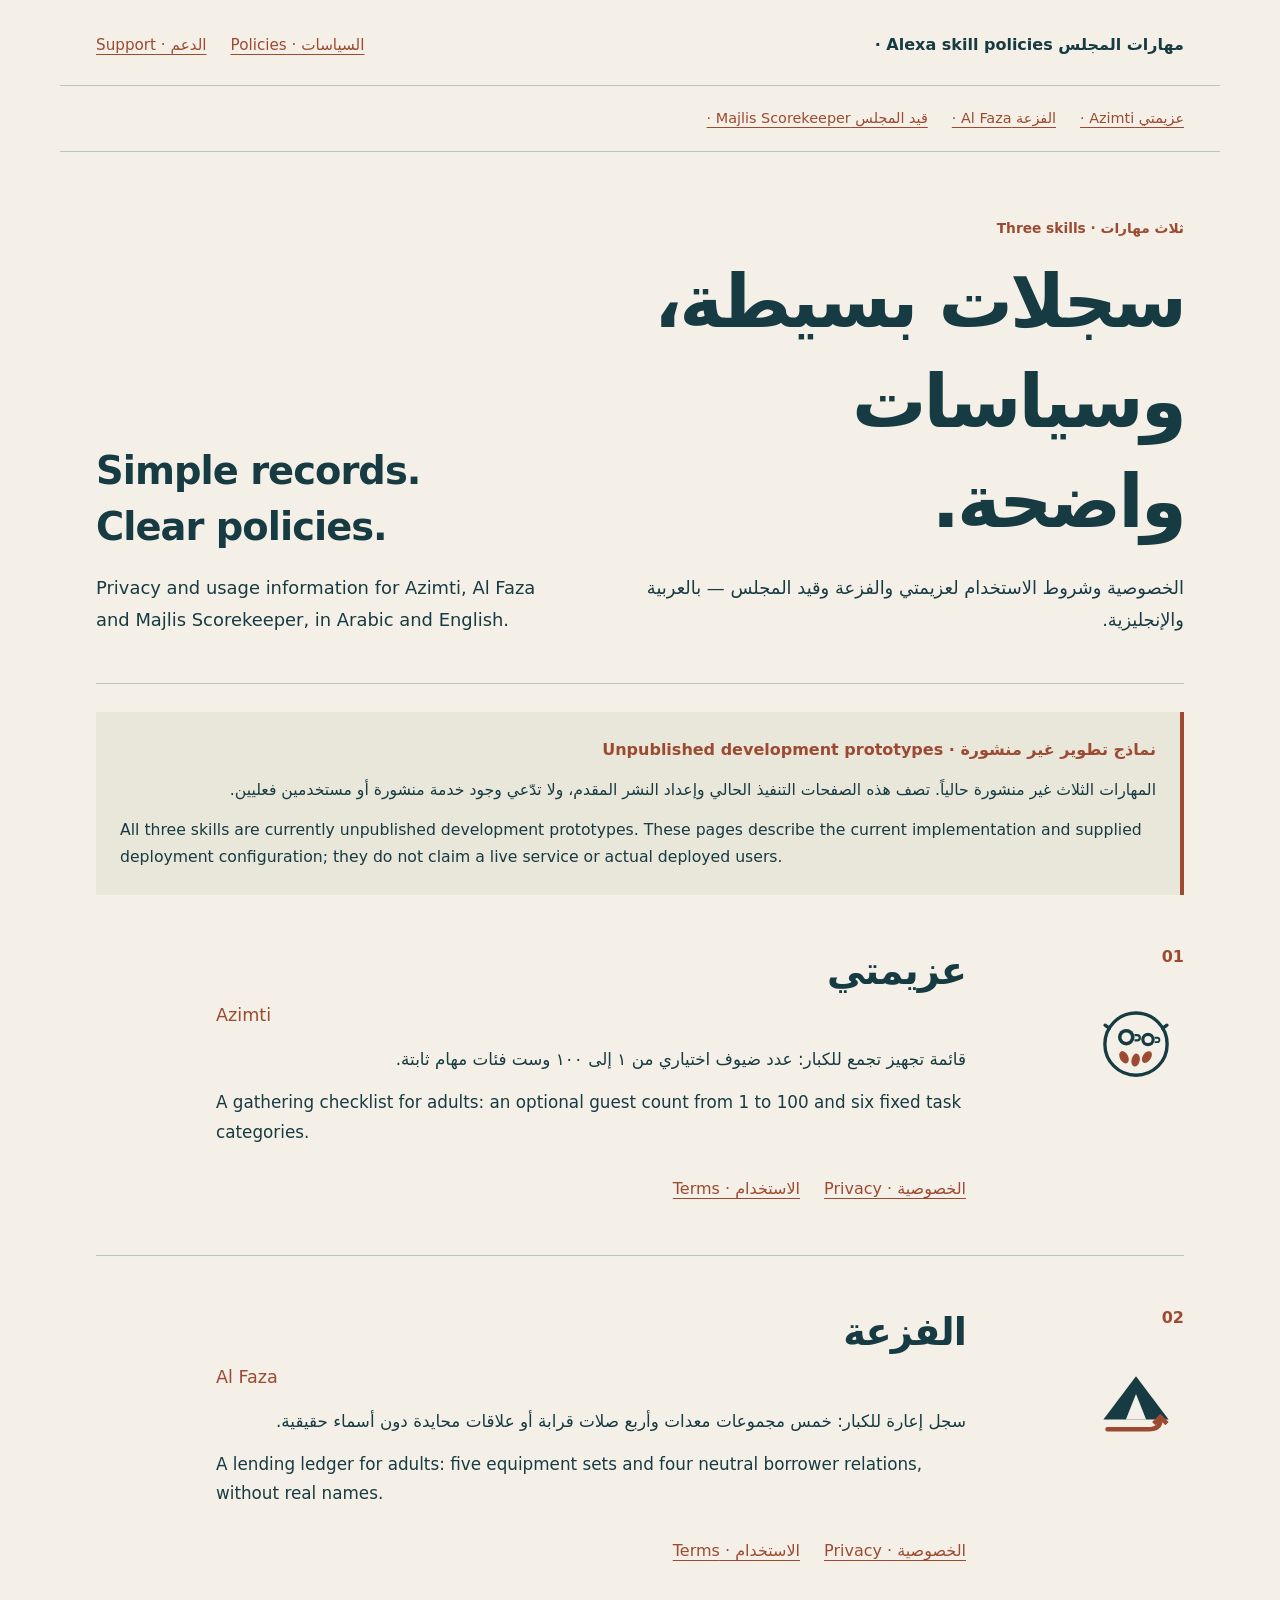
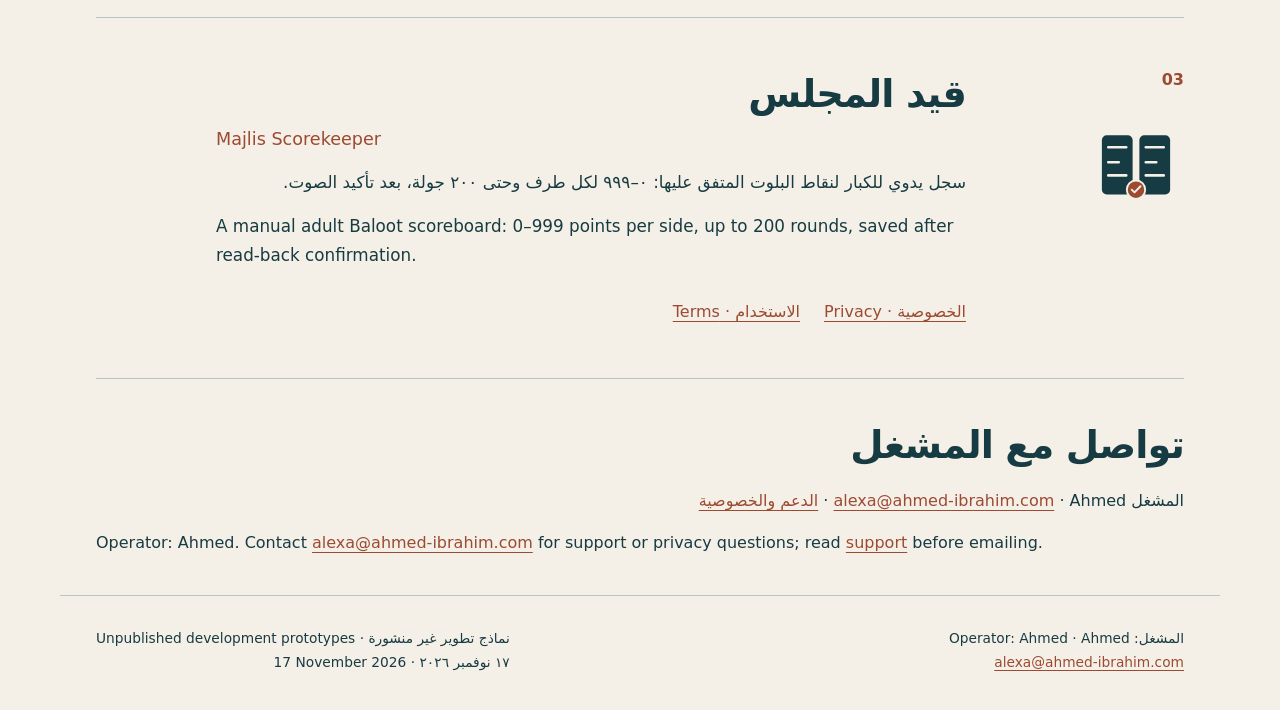
==== docs/index.html @ 2b753047 "Publish bilingual Alexa privacy, usage and support pages" ====
<!doctype html>
<html lang="ar" dir="rtl">
<head>
  <meta charset="utf-8">
  <meta name="viewport" content="width=device-width, initial-scale=1">
  <meta name="description" content="Arabic and English privacy policies and usage terms for three unpublished Alexa development prototypes operated by Ahmed.">
  <title>سياسات مهارات أليكسا · Alexa skill policies</title>
  <link rel="icon" href="assets/azimti.svg" type="image/svg+xml">
  <link rel="stylesheet" href="assets/site.css">
</head>
<body>
<a class="skip" href="#main">تجاوز إلى المحتوى · Skip to content</a>
<header>
  <a class="brand" href="index.html">مهارات المجلس <span lang="en" dir="ltr">· Alexa skill policies</span></a>
  <nav aria-label="التنقل الرئيسي · Main navigation"><a href="index.html">السياسات · Policies</a><a href="support.html">الدعم · Support</a></nav>
</header>
<nav class="skill-nav" aria-label="المهارات الثلاث · All three skills"><a href="index.html#azimti">عزيمتي <span lang="en" dir="ltr">· Azimti</span></a><a href="index.html#al-faza">الفزعة <span lang="en" dir="ltr">· Al Faza</span></a><a href="index.html#baloot">قيد المجلس <span lang="en" dir="ltr">· Majlis Scorekeeper</span></a></nav>
<main id="main">
<section class="hero" aria-labelledby="welcome">
  <div><p class="status">ثلاث مهارات · Three skills</p><h1 id="welcome">سجلات بسيطة،<br>وسياسات واضحة.</h1><p class="lead">الخصوصية وشروط الاستخدام لعزيمتي والفزعة وقيد المجلس — بالعربية والإنجليزية.</p></div>
  <div class="english" lang="en" dir="ltr"><h2>Simple records.<br>Clear policies.</h2><p>Privacy and usage information for Azimti, Al Faza and Majlis Scorekeeper, in Arabic and English.</p></div>
</section>
<aside class="notice" aria-label="حالة التطوير · Development status">
  <strong>نماذج تطوير غير منشورة · <span lang="en" dir="ltr">Unpublished development prototypes</span></strong>
  <p>المهارات الثلاث غير منشورة حالياً. تصف هذه الصفحات التنفيذ الحالي وإعداد النشر المقدم، ولا تدّعي وجود خدمة منشورة أو مستخدمين فعليين.</p>
  <p lang="en" dir="ltr">All three skills are currently unpublished development prototypes. These pages describe the current implementation and supplied deployment configuration; they do not claim a live service or actual deployed users.</p>
</aside>
<section class="skill" id="azimti" aria-labelledby="azimti-title">
  <div class="skill-mark"><span class="folio" aria-hidden="true">01</span><img src="assets/azimti.svg" alt="" width="96" height="96"></div>
  <div class="skill-copy"><h2 id="azimti-title">عزيمتي</h2><p class="sub" lang="en" dir="ltr">Azimti</p><p>قائمة تجهيز تجمع للكبار: عدد ضيوف اختياري من ١ إلى ١٠٠ وست فئات مهام ثابتة.</p><p lang="en" dir="ltr">A gathering checklist for adults: an optional guest count from 1 to 100 and six fixed task categories.</p><div class="links"><a href="azimti/privacy.html">الخصوصية · Privacy</a><a href="azimti/terms.html">الاستخدام · Terms</a></div></div>
</section><section class="skill" id="al-faza" aria-labelledby="al-faza-title">
  <div class="skill-mark"><span class="folio" aria-hidden="true">02</span><img src="assets/al-faza.svg" alt="" width="96" height="96"></div>
  <div class="skill-copy"><h2 id="al-faza-title">الفزعة</h2><p class="sub" lang="en" dir="ltr">Al Faza</p><p>سجل إعارة للكبار: خمس مجموعات معدات وأربع صلات قرابة أو علاقات محايدة دون أسماء حقيقية.</p><p lang="en" dir="ltr">A lending ledger for adults: five equipment sets and four neutral borrower relations, without real names.</p><div class="links"><a href="al-faza/privacy.html">الخصوصية · Privacy</a><a href="al-faza/terms.html">الاستخدام · Terms</a></div></div>
</section><section class="skill" id="baloot" aria-labelledby="baloot-title">
  <div class="skill-mark"><span class="folio" aria-hidden="true">03</span><img src="assets/baloot.svg" alt="" width="96" height="96"></div>
  <div class="skill-copy"><h2 id="baloot-title">قيد المجلس</h2><p class="sub" lang="en" dir="ltr">Majlis Scorekeeper</p><p>سجل يدوي للكبار لنقاط البلوت المتفق عليها: ٠–٩٩٩ لكل طرف وحتى ٢٠٠ جولة، بعد تأكيد الصوت.</p><p lang="en" dir="ltr">A manual adult Baloot scoreboard: 0–999 points per side, up to 200 rounds, saved after read-back confirmation.</p><div class="links"><a href="baloot/privacy.html">الخصوصية · Privacy</a><a href="baloot/terms.html">الاستخدام · Terms</a></div></div>
</section>
<section class="closing"><h2>تواصل مع المشغل</h2><p>المشغل <span lang="en" dir="ltr">Ahmed</span> · <a lang="en" dir="ltr" href="mailto:alexa@ahmed-ibrahim.com">alexa@ahmed-ibrahim.com</a> · <a href="support.html">الدعم والخصوصية</a></p><p lang="en" dir="ltr">Operator: Ahmed. Contact <a href="mailto:alexa@ahmed-ibrahim.com">alexa@ahmed-ibrahim.com</a> for support or privacy questions; read <a href="support.html">support</a> before emailing.</p></section>

</main>
<footer>
  <div>المشغل: <span lang="en" dir="ltr">Ahmed</span> · <span lang="en" dir="ltr">Operator: Ahmed</span><br><a lang="en" dir="ltr" href="mailto:alexa@ahmed-ibrahim.com">alexa@ahmed-ibrahim.com</a></div>
  <div>نماذج تطوير غير منشورة · <span lang="en" dir="ltr">Unpublished development prototypes</span><br>١٧ نوفمبر ٢٠٢٦ · <span lang="en" dir="ltr">17 November 2026</span></div>
</footer>
</body>
</html>
---- docs/assets/site.css ----
/* Local paper, ink and terracotta palette; no downloaded fonts or assets. */
:root{--paper:#F5F0E7;--ink:#173B42;--clay:#9C4A31;--line:#b8c4bf;--wash:#e9e6da}
*{box-sizing:border-box}
html{scroll-behavior:smooth;scroll-padding-top:24px}
body{margin:0;background:var(--paper);color:var(--ink);font-family:system-ui,-apple-system,BlinkMacSystemFont,"Segoe UI",sans-serif;line-height:1.75;overflow-wrap:anywhere}
a{color:var(--clay);text-underline-offset:.25em}
a:hover{text-decoration-thickness:2px}
a:focus-visible{outline:3px solid var(--clay);outline-offset:5px}
.skip{position:absolute;inset-inline-start:1rem;top:-6rem;background:var(--paper);padding:.7rem;z-index:2}
.skip:focus{top:1rem}
header,main,footer,.skill-nav{max-width:1160px;margin:auto;padding-inline:36px}
header{padding-top:28px;padding-bottom:22px;display:flex;gap:24px;align-items:center;justify-content:space-between;border-bottom:1px solid var(--line)}
header nav,.skill-nav,.links,.contents{display:flex;gap:14px 24px;flex-wrap:wrap}
header nav{font-size:.95rem}
a.brand{font-weight:750;color:var(--ink);text-decoration:none}
.skill-nav{padding-block:16px;border-bottom:1px solid var(--line);font-size:.9rem}
h1,h2,h3,p{margin:0}
h1{font-size:clamp(2.4rem,5.8vw,4.9rem);line-height:1.35;letter-spacing:-.04em;font-weight:750}
h2{font-size:clamp(1.6rem,3vw,2.5rem);line-height:1.45;letter-spacing:-.025em}
h3{font-size:1.25rem}
p+p{margin-top:12px}
.status{color:var(--clay);font-size:.86rem;font-weight:750;margin-bottom:12px}
.hero{padding:64px 0 48px;border-bottom:1px solid var(--line);display:grid;grid-template-columns:1.2fr 1fr;gap:52px;align-items:end}
.hero .lead{margin-top:20px;font-size:1.12rem;max-width:33em}
.hero .english p{margin-top:18px;font-size:1.12rem;max-width:30em}
.notice{background:var(--wash);border-inline-start:4px solid var(--clay);padding:24px;margin-top:28px}
.notice strong{color:var(--clay)}
.notice p{margin-top:12px;font-size:.98rem}
.skill{padding:48px 0;border-bottom:1px solid var(--line);display:grid;grid-template-columns:170px 1fr;gap:48px}
.skill-mark{display:flex;flex-direction:column;gap:24px;align-items:flex-start}
.skill-mark img{width:96px;height:96px}
.folio{font-size:1rem;color:var(--clay);font-weight:700;direction:ltr}
.skill-copy{max-width:750px}
.skill p{margin-top:14px;font-size:1.05rem}
.skill .sub{color:var(--clay);margin-top:2px;font-size:1.1rem}
.links{margin-top:24px}
.links a,.contents a,.skill-nav a,header nav a{padding-block:4px}
.closing{padding:38px 0}
.closing p{margin-top:14px}
.policy{max-width:860px;margin:auto;padding:48px 0}
.policy h1{font-size:clamp(2rem,4vw,3.5rem)}
.policy p{margin-top:14px}
.policy .notice p{margin-top:12px}
.policy section{padding:30px 0;border-bottom:1px solid var(--line)}
.policy .english{margin-top:20px;padding-top:20px;border-top:1px dashed var(--line)}
.contents{margin-top:24px;padding-block:14px;border-block:1px solid var(--line);font-size:.95rem}
.operator{font-size:.95rem}
footer{border-top:1px solid var(--line);padding-block:30px 36px;display:flex;justify-content:space-between;gap:32px;font-size:.86rem}
@media(max-width:760px){header,main,footer,.skill-nav{padding-inline:22px}header{align-items:flex-start;gap:18px;flex-direction:column}header nav,.skill-nav{gap:10px 18px}.hero{grid-template-columns:1fr;gap:28px;padding:40px 0}.skill{grid-template-columns:90px 1fr;gap:22px;padding:36px 0}.skill-mark img{width:70px;height:70px}.notice{padding:20px}.policy{padding:36px 0}footer{flex-direction:column;gap:14px}h1{letter-spacing:-.025em}}
@media(max-width:420px){.skill{grid-template-columns:1fr;gap:16px}.skill-mark{flex-direction:row;align-items:center;gap:18px}.skill-mark img{width:56px;height:56px}}
@media(prefers-reduced-motion:reduce){html{scroll-behavior:auto}}
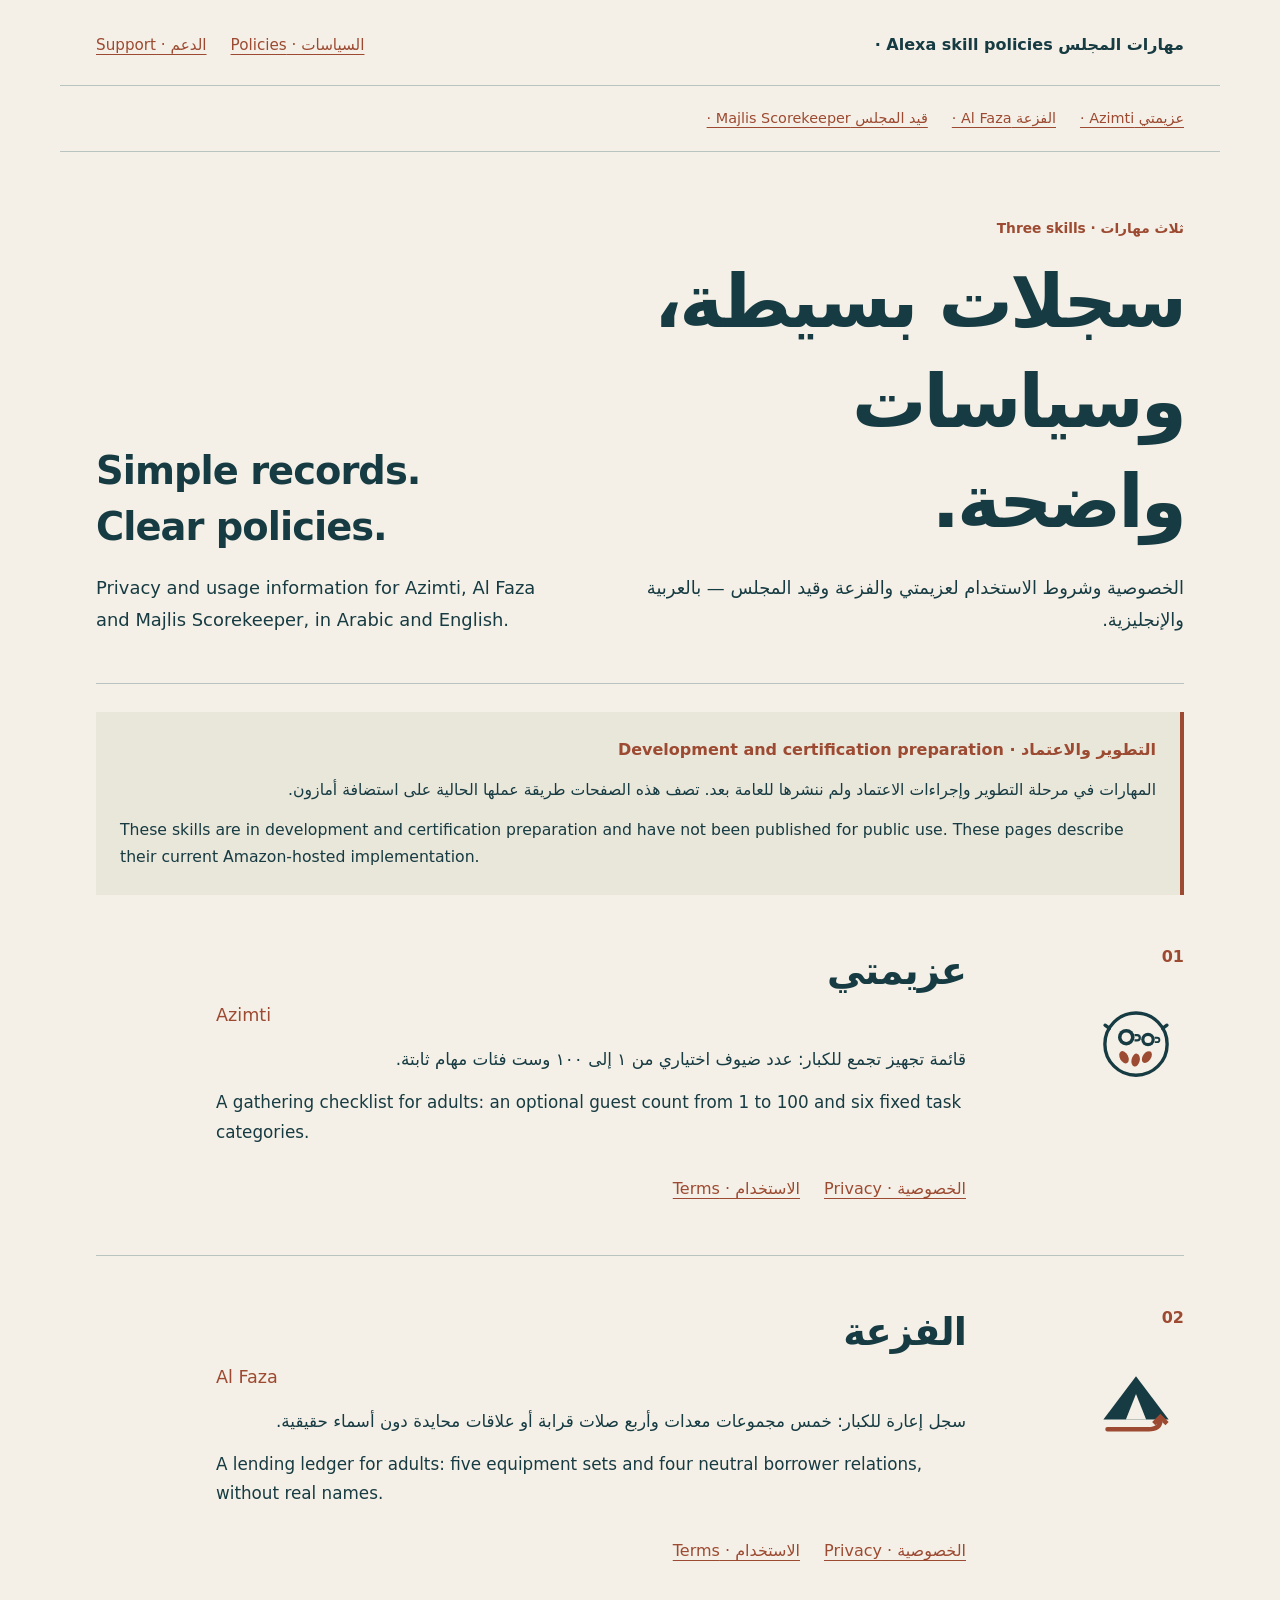
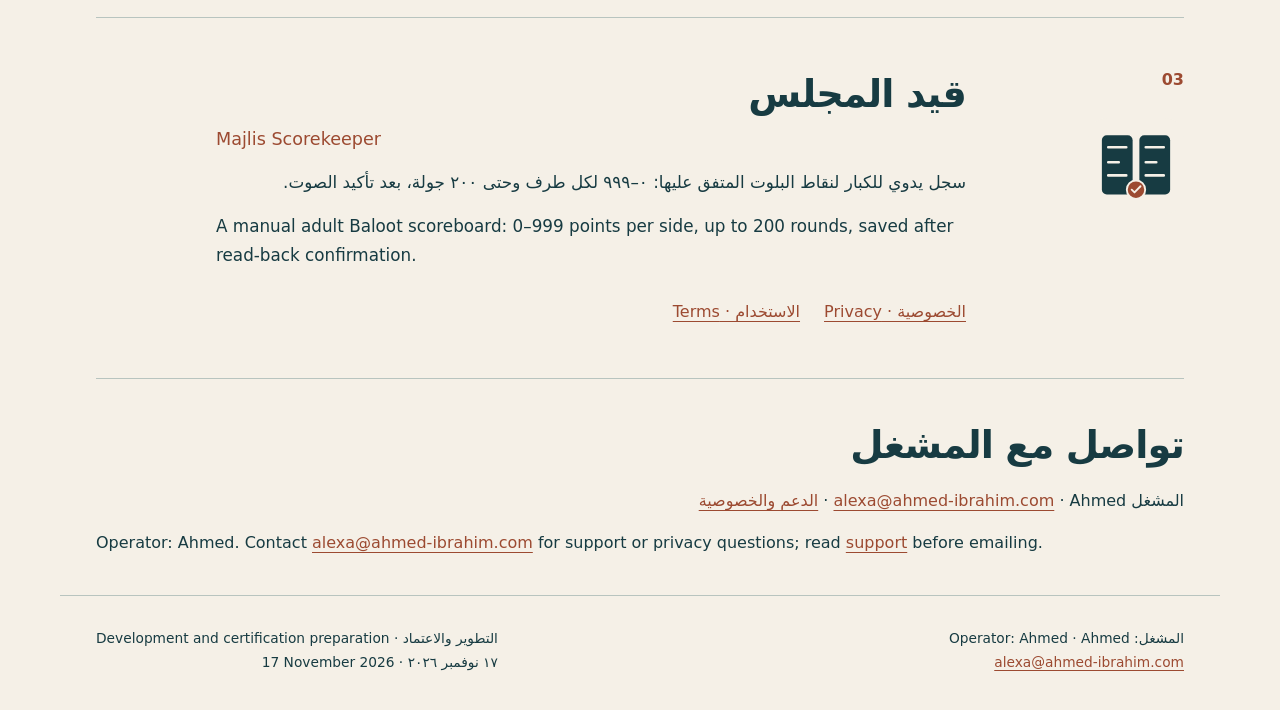
==== commit fd526131: "Align policies with actual Alexa-hosted retention" ====
--- a/docs/index.html
+++ b/docs/index.html
@@ -3,7 +3,7 @@
 <head>
   <meta charset="utf-8">
   <meta name="viewport" content="width=device-width, initial-scale=1">
-  <meta name="description" content="Arabic and English privacy policies and usage terms for three unpublished Alexa development prototypes operated by Ahmed.">
+  <meta name="description" content="Arabic and English privacy policies and usage terms for three Alexa skills in development and certification preparation operated by Ahmed.">
   <title>سياسات مهارات أليكسا · Alexa skill policies</title>
   <link rel="icon" href="assets/azimti.svg" type="image/svg+xml">
   <link rel="stylesheet" href="assets/site.css">
@@ -21,9 +21,9 @@
   <div class="english" lang="en" dir="ltr"><h2>Simple records.<br>Clear policies.</h2><p>Privacy and usage information for Azimti, Al Faza and Majlis Scorekeeper, in Arabic and English.</p></div>
 </section>
 <aside class="notice" aria-label="حالة التطوير · Development status">
-  <strong>نماذج تطوير غير منشورة · <span lang="en" dir="ltr">Unpublished development prototypes</span></strong>
-  <p>المهارات الثلاث غير منشورة حالياً. تصف هذه الصفحات التنفيذ الحالي وإعداد النشر المقدم، ولا تدّعي وجود خدمة منشورة أو مستخدمين فعليين.</p>
-  <p lang="en" dir="ltr">All three skills are currently unpublished development prototypes. These pages describe the current implementation and supplied deployment configuration; they do not claim a live service or actual deployed users.</p>
+  <strong>التطوير والاعتماد · <span lang="en" dir="ltr">Development and certification preparation</span></strong>
+  <p>المهارات في مرحلة التطوير وإجراءات الاعتماد ولم ننشرها للعامة بعد. تصف هذه الصفحات طريقة عملها الحالية على استضافة أمازون.</p>
+  <p lang="en" dir="ltr">These skills are in development and certification preparation and have not been published for public use. These pages describe their current Amazon-hosted implementation.</p>
 </aside>
 <section class="skill" id="azimti" aria-labelledby="azimti-title">
   <div class="skill-mark"><span class="folio" aria-hidden="true">01</span><img src="assets/azimti.svg" alt="" width="96" height="96"></div>
@@ -40,7 +40,7 @@
 </main>
 <footer>
   <div>المشغل: <span lang="en" dir="ltr">Ahmed</span> · <span lang="en" dir="ltr">Operator: Ahmed</span><br><a lang="en" dir="ltr" href="mailto:alexa@ahmed-ibrahim.com">alexa@ahmed-ibrahim.com</a></div>
-  <div>نماذج تطوير غير منشورة · <span lang="en" dir="ltr">Unpublished development prototypes</span><br>١٧ نوفمبر ٢٠٢٦ · <span lang="en" dir="ltr">17 November 2026</span></div>
+  <div>التطوير والاعتماد · <span lang="en" dir="ltr">Development and certification preparation</span><br>١٧ نوفمبر ٢٠٢٦ · <span lang="en" dir="ltr">17 November 2026</span></div>
 </footer>
 </body>
 </html>
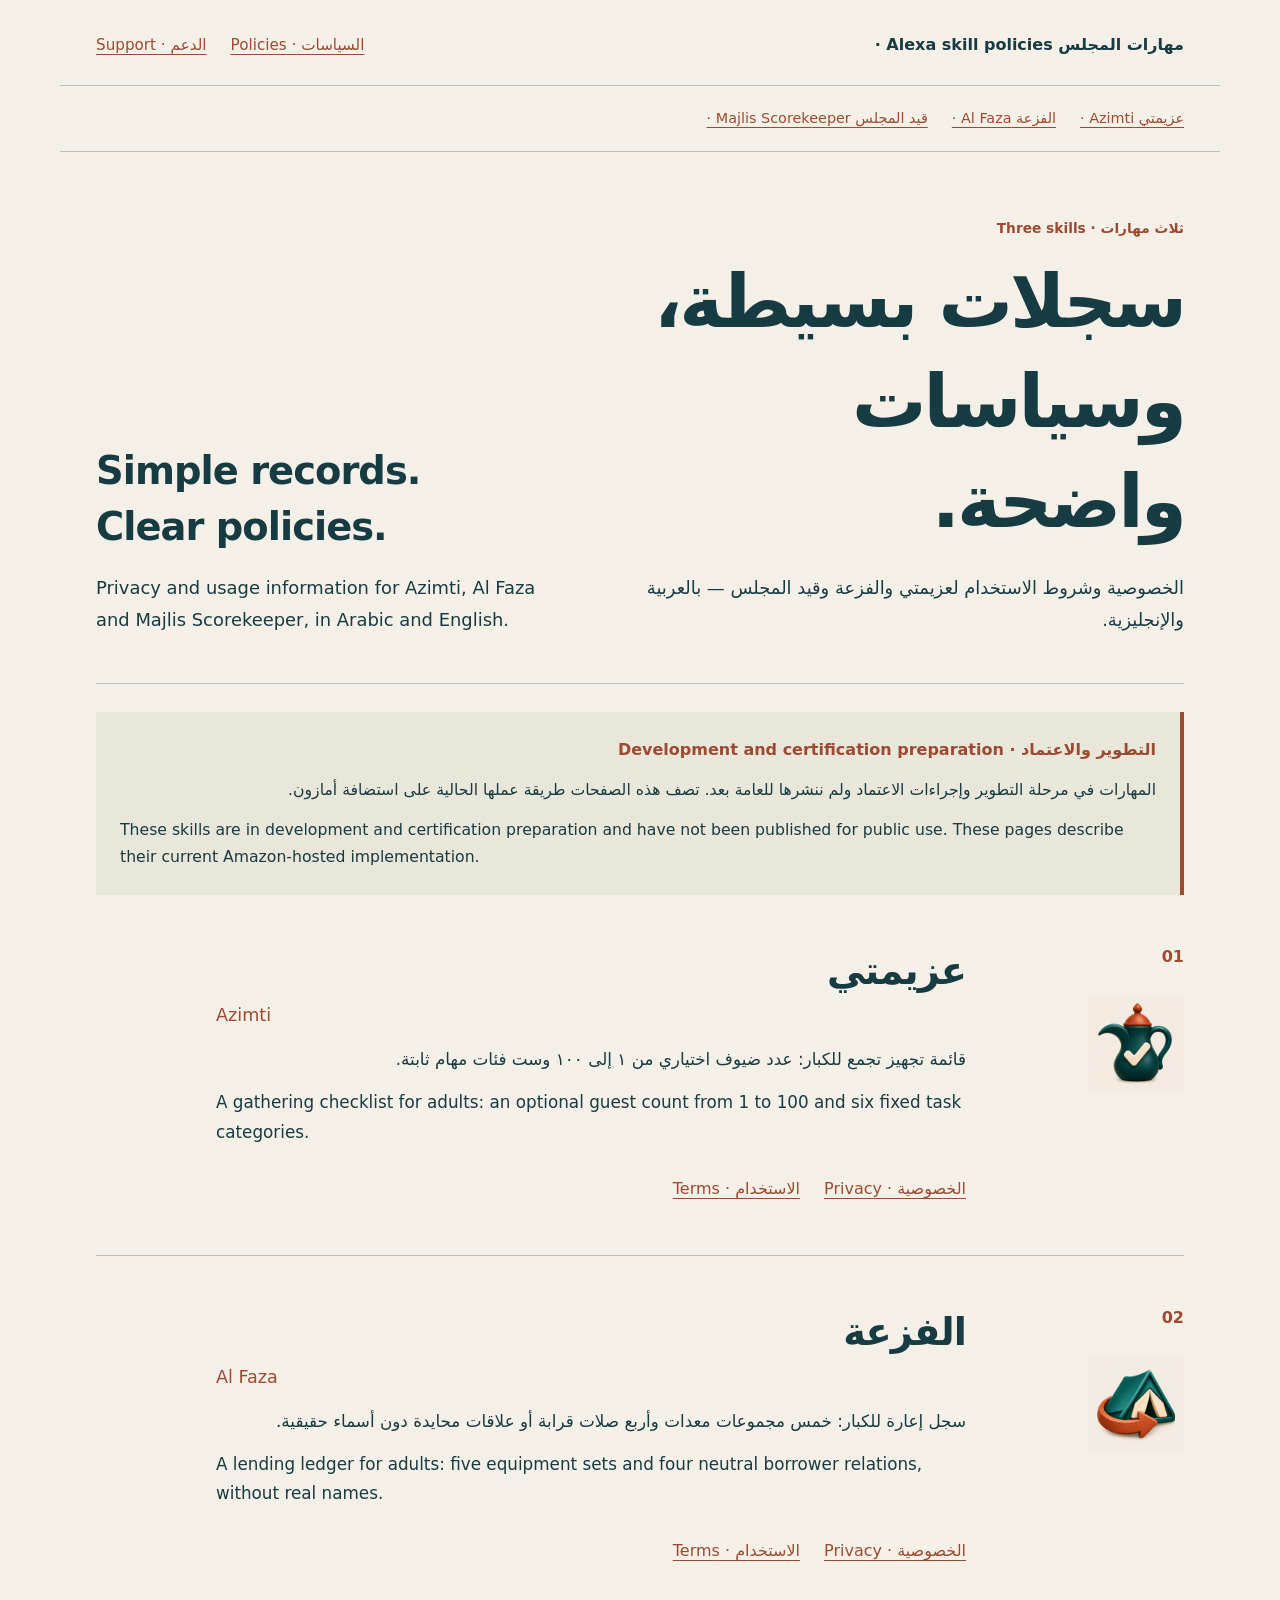
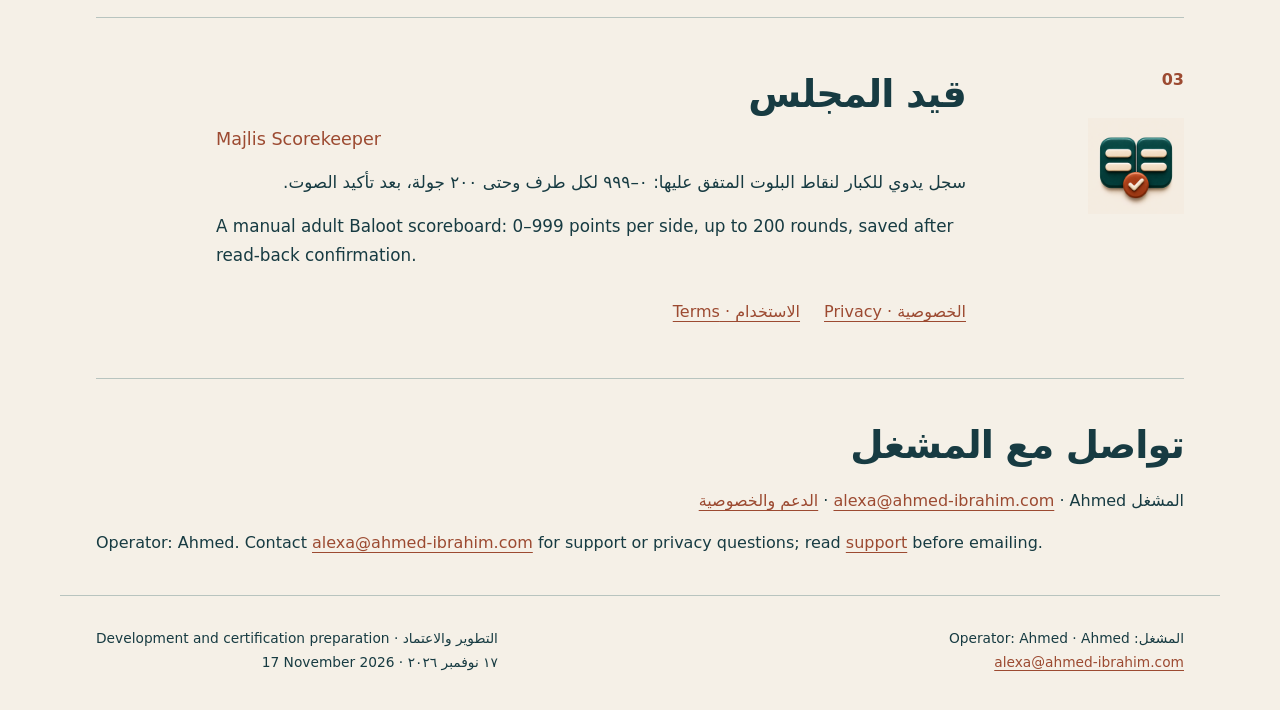
==== commit c115f290: "Update public skill logos and favicons to selected 3D app icons" ====
--- a/docs/index.html
+++ b/docs/index.html
@@ -5,7 +5,7 @@
   <meta name="viewport" content="width=device-width, initial-scale=1">
   <meta name="description" content="Arabic and English privacy policies and usage terms for three Alexa skills in development and certification preparation operated by Ahmed.">
   <title>سياسات مهارات أليكسا · Alexa skill policies</title>
-  <link rel="icon" href="assets/azimti.svg" type="image/svg+xml">
+  <link rel="icon" href="assets/azimti.png" type="image/png">
   <link rel="stylesheet" href="assets/site.css">
 </head>
 <body>
@@ -26,13 +26,13 @@
   <p lang="en" dir="ltr">These skills are in development and certification preparation and have not been published for public use. These pages describe their current Amazon-hosted implementation.</p>
 </aside>
 <section class="skill" id="azimti" aria-labelledby="azimti-title">
-  <div class="skill-mark"><span class="folio" aria-hidden="true">01</span><img src="assets/azimti.svg" alt="" width="96" height="96"></div>
+  <div class="skill-mark"><span class="folio" aria-hidden="true">01</span><img src="assets/azimti.png" alt="" width="96" height="96"></div>
   <div class="skill-copy"><h2 id="azimti-title">عزيمتي</h2><p class="sub" lang="en" dir="ltr">Azimti</p><p>قائمة تجهيز تجمع للكبار: عدد ضيوف اختياري من ١ إلى ١٠٠ وست فئات مهام ثابتة.</p><p lang="en" dir="ltr">A gathering checklist for adults: an optional guest count from 1 to 100 and six fixed task categories.</p><div class="links"><a href="azimti/privacy.html">الخصوصية · Privacy</a><a href="azimti/terms.html">الاستخدام · Terms</a></div></div>
 </section><section class="skill" id="al-faza" aria-labelledby="al-faza-title">
-  <div class="skill-mark"><span class="folio" aria-hidden="true">02</span><img src="assets/al-faza.svg" alt="" width="96" height="96"></div>
+  <div class="skill-mark"><span class="folio" aria-hidden="true">02</span><img src="assets/al-faza.png" alt="" width="96" height="96"></div>
   <div class="skill-copy"><h2 id="al-faza-title">الفزعة</h2><p class="sub" lang="en" dir="ltr">Al Faza</p><p>سجل إعارة للكبار: خمس مجموعات معدات وأربع صلات قرابة أو علاقات محايدة دون أسماء حقيقية.</p><p lang="en" dir="ltr">A lending ledger for adults: five equipment sets and four neutral borrower relations, without real names.</p><div class="links"><a href="al-faza/privacy.html">الخصوصية · Privacy</a><a href="al-faza/terms.html">الاستخدام · Terms</a></div></div>
 </section><section class="skill" id="baloot" aria-labelledby="baloot-title">
-  <div class="skill-mark"><span class="folio" aria-hidden="true">03</span><img src="assets/baloot.svg" alt="" width="96" height="96"></div>
+  <div class="skill-mark"><span class="folio" aria-hidden="true">03</span><img src="assets/baloot.png" alt="" width="96" height="96"></div>
   <div class="skill-copy"><h2 id="baloot-title">قيد المجلس</h2><p class="sub" lang="en" dir="ltr">Majlis Scorekeeper</p><p>سجل يدوي للكبار لنقاط البلوت المتفق عليها: ٠–٩٩٩ لكل طرف وحتى ٢٠٠ جولة، بعد تأكيد الصوت.</p><p lang="en" dir="ltr">A manual adult Baloot scoreboard: 0–999 points per side, up to 200 rounds, saved after read-back confirmation.</p><div class="links"><a href="baloot/privacy.html">الخصوصية · Privacy</a><a href="baloot/terms.html">الاستخدام · Terms</a></div></div>
 </section>
 <section class="closing"><h2>تواصل مع المشغل</h2><p>المشغل <span lang="en" dir="ltr">Ahmed</span> · <a lang="en" dir="ltr" href="mailto:alexa@ahmed-ibrahim.com">alexa@ahmed-ibrahim.com</a> · <a href="support.html">الدعم والخصوصية</a></p><p lang="en" dir="ltr">Operator: Ahmed. Contact <a href="mailto:alexa@ahmed-ibrahim.com">alexa@ahmed-ibrahim.com</a> for support or privacy questions; read <a href="support.html">support</a> before emailing.</p></section>
